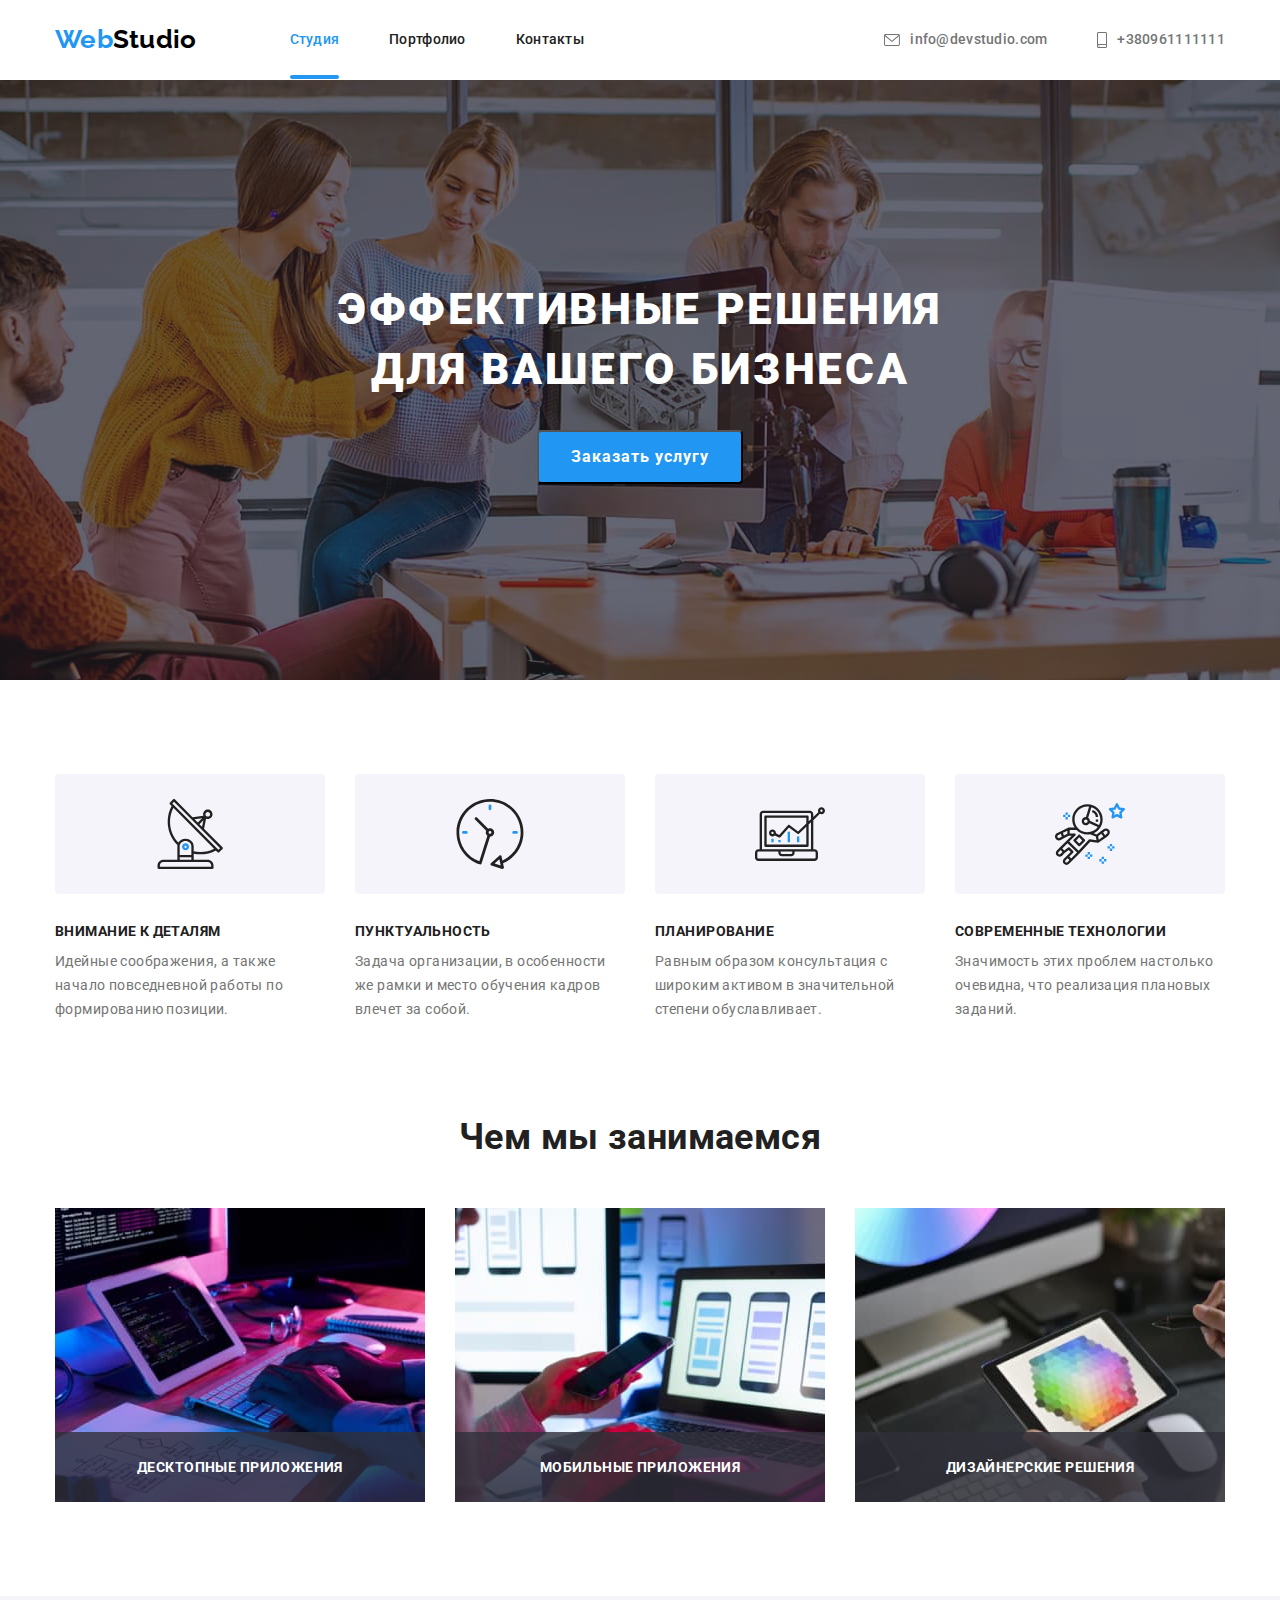
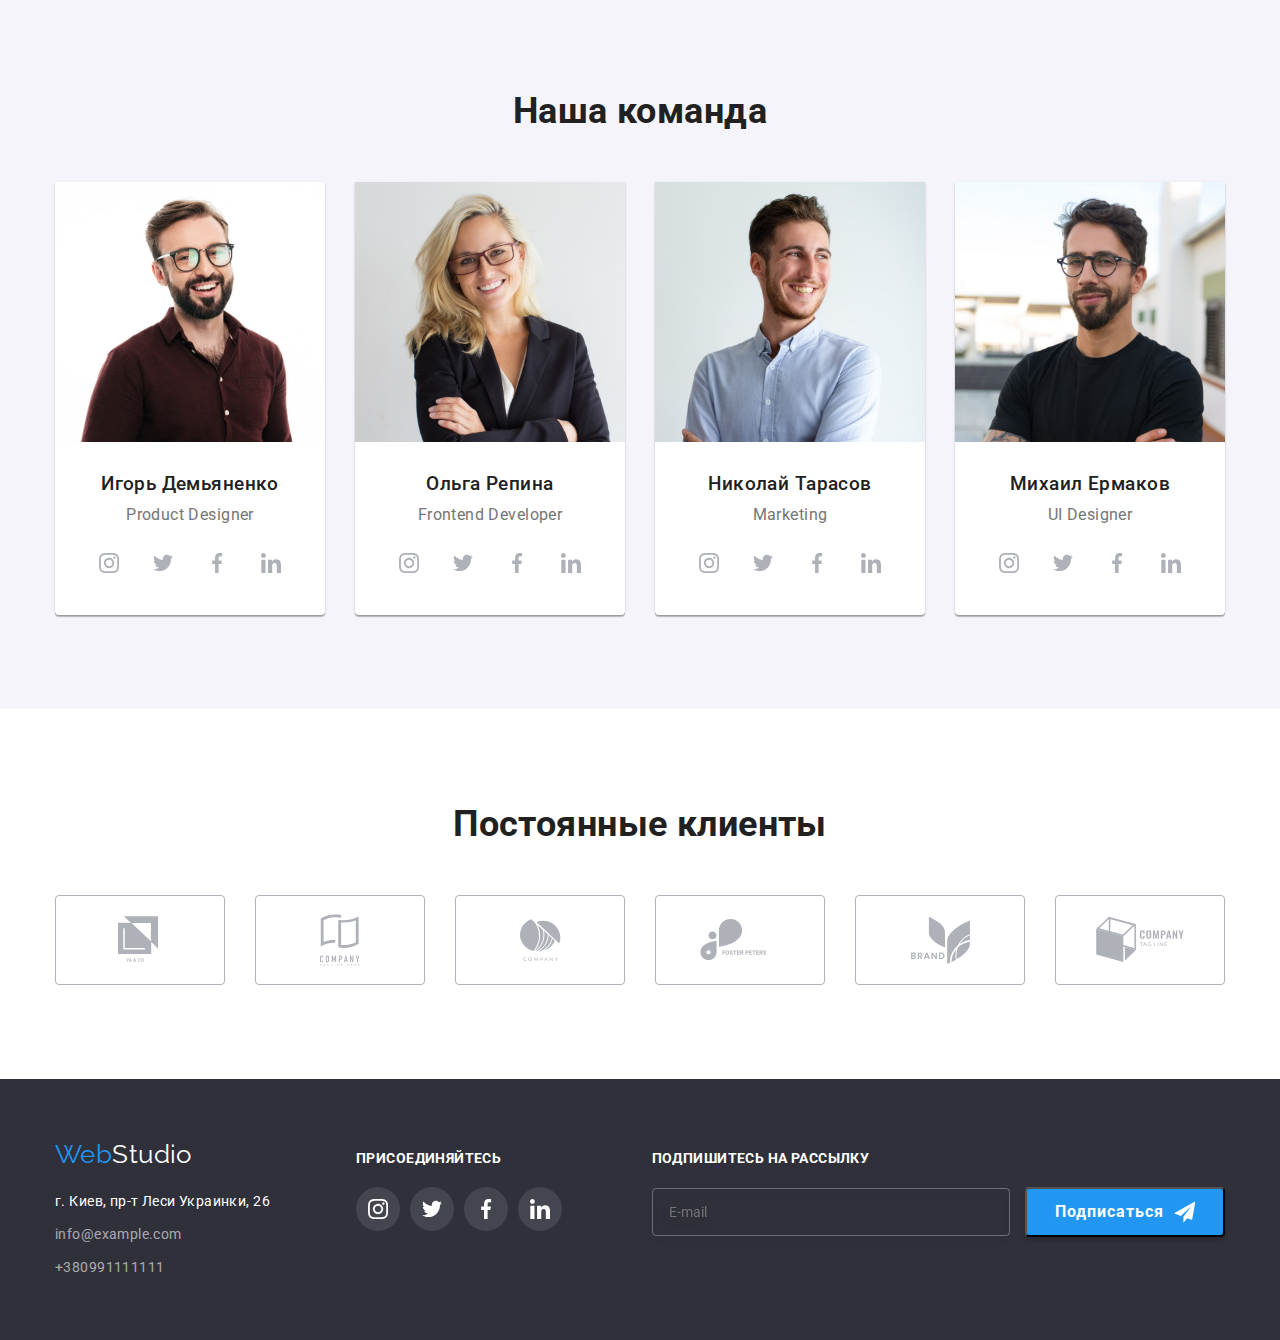
==== index.html @ 083b4f26 "осалось фокус тконок и чекбокс" ====
<!DOCTYPE html>
<html lang="en">
<head>
    <meta charset="UTF-8">
    <meta name="viewport" content="width=device-width, initial-scale=1.0">
    <title>Document</title>
    <link rel="stylesheet"
        href="https://cdnjs.cloudflare.com/ajax/libs/modern-normalize/1.0.0/modern-normalize.min.css">
    <link rel="preconnect" href="https://fonts.gstatic.com">
    <link
        href="https://fonts.googleapis.com/css2?family=Raleway:wght@700&family=Roboto:wght@400;500;700;900&display=swap"
        rel="stylesheet">
    <link href="./css/style.css" rel="stylesheet">
</head>

<body>
    <header>
        <div class="contaner">

            <a class="logo" href="./index.html"><span class="logo-start">Web</span>Studio</a>
            <nav class="nav">
                <ul class="nav-link">
                    <li class="item"><a class="current header-link" href="./index.html" >Студия</a></li>
                    <li class="item"><a class="header-link" href="./portfolio.html">Портфолио</a></li>
                    <li class="item"><a class="header-link" href="">Контакты</a></li>
                </ul>
            </nav>
            <ul class="contakt">
                <li class="list"> <a class="contakt-link  " href="mailto:info@devstudio.com">
                        <svg class="icon-mail" width="16px" height="12px">
                            <use href="./images/symbol-defs.svg#icon-envelope"></use>
                        </svg>info@devstudio.com</a></li>
                <li class="list"><a class="contakt-link " href="tel:+380961111111">
                        <svg class="icon-tel" width="10px" height="16px">
                            <use href="./images/symbol-defs.svg#icon-smartphone"></use>
                        </svg> +380961111111</a></li>
            </ul>
        </div>
    </header>

    <!-- герой -->
    <main>
        <section class="hero section">

            <div class="overlay">
                <div class="box-title">
                    <h1 class="title-hero">Эффективные решения для вашего бизнеса</h1>
                </div>
                <div class="button-box"> <button  type="button" class="title-button" data-modal-open>Заказать услугу</button></div>
            </div>
        </section>


        <!-- секция преимущество -->
        <section class="details">
            <div class="contaner ">
                <div class="details-box">
                    <h2 class="visually-hidden"></h2>
                    <ul class="list-details">
                        <li class="item">
                           <div class="details-icon">
                                <svg class="icon">
                                    <use href="./images/symbol-defs.svg#icon-Group "></use>
                                </svg></div>
                                <h3 class="title">Внимание к деталям </h3>
                                <p class="text">Идейные соображения, а также начало повседневной работы по формированию
                                    позиции.</p>
                            
                        </li>
                        <li class="item">
                            <div class="details-icon">
                                <svg class="icon">
                                    <use href="./images/symbol-defs.svg#icon-clock "></use>
                                </svg></div>
                                <h3 class="title">Пунктуальность </h3>
                                <p class="text">Задача организации, в особенности же рамки и место обучения кадров
                                    влечет за собой.</p>
                            
                        </li>
                        <li class="item">
                            <div class="details-icon">
                                <svg class="icon" width="70px" height="70px">
                                    <use href="./images/symbol-defs.svg#icon-diagram "></use>
                                </svg></div>
                                <h3 class="title">Планирование </h3>
                                <p class="text">Равным образом консультация с широким активом в значительной степени
                                    обуславливает.</p>
                        
                        </li>
                        <li class="item">
                            <div class="details-icon">
                                <svg class="icon">
                                    <use href="./images/symbol-defs.svg#icon-astronaut "></use>
                                </svg></div>
                                <h3 class="title"> Современные технологии </h3>
                                <p class="text">Значимость этих проблем настолько очевидна, что реализация плановых
                                    заданий.</p>
                            
                        </li>
                    </ul>
                </div>
            </div>
        </section>

        <!-- деятельность -->
        <section class="activity">
            <div class="contaner ">
                <div class="activity-box">
                    <div class="activity-title">
                        <h2 class="title-section">Чем мы занимаемся</h2>
                    </div>
                    <div class="activity-img">
                        <ul class="activity-list">
                            <li class="item">
                                <img src="images/img.jpg" alt="фото работающего с компьютером человека" width="370"
                                    height="294">
                                    <div class="image-overly"><p class="overly-title">Десктопные приложения</p></div>
                            </li>
                            <li class="item"><img src="images/img1.jpg" alt="фото работы с ноутбуком и телефоном"
                                    width="370" height="294">
                                    <div class="image-overly">
                                        <p class="overly-title">Мобильные приложения</p>
                                    </div>
                                </li>
                            <li class="item"><img src="images/img2.jpg" alt="фото планшета с цветовой палитрой "
                                    width="370" height="294">
                                    <div class="image-overly">
                                        <p class="overly-title">Дизайнерские решения</p>
                                    </div>
                                </li>
                        </ul>
                    </div>
                </div>
            </div>
        </section>

        <!-- контакты команды -->
        <section class="command">
            <div class="contaner ">
                <div class="command-title">
                    <h2 class="title-section">Наша команда</h2>
                </div>
                <div class="command-section">
                    <ul class="command-list">
                        <li class="item"><img class="flex-img" src="images/imgfoto1.jpg" alt="фото Игорь Демьяненко"
                                width="270">
                            <div class="comand-box">
                                <h3 class="name">Игорь Демьяненко</h3>
                                <p class="position">Product Designer</p>
                            </div>
                            <ul class="master-social">
                                <li class="item-master"><a class="master-link" href="">
                                        <svg class="master-item">
                                            <use href="./images/symbol-defs.svg#icon-instagram"> </use>
                                        </svg>
                                    </a>
                                </li>
                                <li class="item-master">
                                    <a class="master-link" href="">
                                        <svg class="master-item">
                                            <use href="./images/symbol-defs.svg#icon-twitter"> </use>
                                        </svg>
                                    </a>
                                </li>
                                <li class="item-master"> <a class="master-link" href="">
                                        <svg class="master-item">
                                            <use href="./images/symbol-defs.svg#icon-facebook"> </use>
                                        </svg>
                                    </a>
                                </li>
                                <li class="item-master"> <a class="master-link" href="">
                                        <svg class="master-item">
                                            <use href="./images/symbol-defs.svg#icon-linkedin"> </use>
                                        </svg>
                                    </a>
                                </li>
                            </ul>
                        </li>
                        <li class="item"><img class="flex-img" src="images/imgfoto2.jpg" alt="фото Ольга Репина"
                                width="270">
                            <div class="comand-box">
                                <h3 class="name">Ольга Репина</h3>
                                <p class="position">Frontend Developer</p>
                                
                            </div>
                            <ul class="master-social">
                                <li class="item-master"><a class="master-link" href="">
                                        <svg class="master-item">
                                            <use href="./images/symbol-defs.svg#icon-instagram"> </use>
                                        </svg>
                                    </a>
                                </li>
                                <li class="item-master">
                                    <a class="master-link" href="">
                                        <svg class="master-item">
                                            <use href="./images/symbol-defs.svg#icon-twitter"> </use>
                                        </svg>
                                    </a>
                                </li>
                                <li class="item-master"> <a class="master-link" href="">
                                        <svg class="master-item">
                                            <use href="./images/symbol-defs.svg#icon-facebook"> </use>
                                        </svg>
                                    </a>
                                </li>
                                <li class="item-master"> <a class="master-link" href="">
                                        <svg class="master-item">
                                            <use href="./images/symbol-defs.svg#icon-linkedin"> </use>
                                        </svg>
                                    </a>
                                </li>
                            </ul>
                        </li>
                        <li class="item"><img class="flex-img" src="images/imgfoto3.jpg" alt="фото Николай Тарасов"
                                width="270">
                            <div class="comand-box">
                                <h3 class="name">Николай Тарасов</h3>
                                <p class="position">Marketing</p>
                            </div>
                            <ul class="master-social">
                                <li class="item-master"><a class="master-link" href="">
                                        <svg class="master-item">
                                            <use href="./images/symbol-defs.svg#icon-instagram"> </use>
                                        </svg>
                                    </a>
                                </li>
                                <li class="item-master">
                                    <a class="master-link" href="">
                                        <svg class="master-item">
                                            <use href="./images/symbol-defs.svg#icon-twitter"> </use>
                                        </svg>
                                    </a>
                                </li>
                                <li class="item-master"> <a class="master-link" href="">
                                        <svg class="master-item">
                                            <use href="./images/symbol-defs.svg#icon-facebook"> </use>
                                        </svg>
                                    </a>
                                </li>
                                <li class="item-master"> <a class="master-link" href="">
                                        <svg class="master-item">
                                            <use href="./images/symbol-defs.svg#icon-linkedin"> </use>
                                        </svg>
                                    </a>
                                </li>
                            </ul>
                        </li>
                        <li class="item"><img class="flex-img" src="images/imgfoto4.jpg" alt="фото Михаил Ермаков"
                                width="270">
                            <div class="comand-box">
                                <h3 class="name">Михаил Ермаков</h3>
                                <p class="position">UI Designer</p>
                            </div>
                            <ul class="master-social">
                                <li class="item-master"><a class="master-link" href="">
                                        <svg class="master-item">
                                            <use href="./images/symbol-defs.svg#icon-instagram"> </use>
                                        </svg>
                                    </a>
                                </li>
                                <li class="item-master">
                                    <a class="master-link" href="">
                                        <svg class="master-item">
                                            <use href="./images/symbol-defs.svg#icon-twitter"> </use>
                                        </svg>
                                    </a>
                                </li>
                                <li class="item-master"> <a class="master-link" href="">
                                        <svg class="master-item">
                                            <use href="./images/symbol-defs.svg#icon-facebook"> </use>
                                        </svg>
                                    </a>
                                </li>
                                <li class="item-master"> <a class="master-link" href="">
                                        <svg class="master-item">
                                            <use href="./images/symbol-defs.svg#icon-linkedin"> </use>
                                        </svg>
                                    </a>
                                </li>
                            </ul>
                        </li>
                    </ul>
                </div>
            </div>
        </section>
        <section class="client">
            <div class="contaner">
                <h2 class="title-section">
                    Постоянные клиенты
                </h2>
                <ul class="client-list">
                    <li class="client-item"><a class="client-link" href="#"><svg class="client-icon" width="44.27" height="49.23">
                                <use href="./images/symbol-defs.svg#icon-logo-1"></use>
                            </svg>
                        </a></li>
                    <li class="client-item"><a class="client-link" href="#"><svg class="client-icon" width="40" height="52">
                                <use href="./images/symbol-defs.svg#icon-logo-2"></use>
                            </svg>
                        </a>
                    </li >
                    <li class="client-item"><a class="client-link" href="#"><svg class="client-icon" width="41" height="42.6">
                                <use href="./images/symbol-defs.svg#icon-logo-3"></use>
                            </svg>
                        </a>
                    </li>
                    <li class="client-item"><a class="client-link" href="#"><svg class="client-icon" width="79.66" height="42.02">
                                <use href="./images/symbol-defs.svg#icon-logo-4"></use>
                            </svg>
                        </a>
                    </li>
                    <li class="client-item"><a class="client-link" href="#"><svg class="client-icon" width="59" height="47">
                                <use href="./images/symbol-defs.svg#icon-logo-5"></use>
                            </svg>
                        </a>
                    </li>
                    <li class="client-item"><a class="client-link" href="#"><svg class="client-icon" width="88.48" height="45.44">
                                <use href="./images/symbol-defs.svg#icon-logo-6"></use>
                            </svg>
                        </a>
                    </li>
                </ul>

            </div>
        </section>
    </main>

    <!-- подвал -->
    <footer class="footer">
        <div class="contaner ">
            <div class="item">
                <div class="footer-box">
                    <a class="logo-footer" href="/index.html"> <span class="logo-start">Web</span>Studio</a>
                </div>
                <address>
                    <ul class="address-list">
                        <li class="item"> г. Киев, пр-т Леси Украинки, 26 </li>
                        <li class="item"><a class="address-link" href="mailto:info@example.com">info@example.com</a>
                        </li>
                        <li class="item"><a class="address-link" href="tel:+380991111111">+380991111111</a></li>
                    </ul>
                </address>
            </div>

            <div class="container-social">
                <p class="footer-title">Присоединяйтесь</p>
                <ul class="master-social">
                    <li class="link"><a class="master-link social" href="">
                            <svg class="master-item">
                                <use href="./images/symbol-defs.svg#icon-instagram"></use>
                            </svg></a>
                    </li>
                    <li class="link"><a class="master-link social" href="">
                            <svg class="master-item">
                                <use class="item" href="./images/symbol-defs.svg#icon-twitter"></use>
                            </svg></a>
                    </li>
                    <li class="link"><a class="master-link social" href="">
                            <svg class="master-item">
                                <use href="./images/symbol-defs.svg#icon-facebook"></use>
                            </svg></a>
                    </li>
                    <li class="link"><a class="master-link social" href="">
                            <svg class="master-item">
                                <use href="./images/symbol-defs.svg#icon-linkedin"></use>
                            </svg></a>
                    </li>
                </ul>
            </div>
            <div class="container-form">
                <form class="footer-form">
                <label >
                    <p class="footer-title">Подпишитесь на рассылку</p>
                <input class="footer-input" type="text" name="mail" placeholder="E-mail">
                
                <button class="footer-button">Подписаться
                    <svg class="button-img" width="24" height="24">
                            <use  href="./images/symbol-defs.svg#icon-icon-send-1-1"></use>
                        </svg>
                </button>
                </label>
                </form>
            </div>
        </div>
    </footer>
<div class="backdrop is-hidden" data-modal>
    <div class="modal" data-backdrop>
        <button class="backdrop-button" data-modal-close>✖</button>
        <p class="modal-title">Оставьте свои данные, мы вам перезвоним</p>
        <form class="modal-form">
            <div class="container-input">
                <label >
                    <div class="title-input">Имя</div>
                    <input class="modal-input" type="text" name="username" autocomplete="off" />
                <div class="modal-img"> <svg width="12" height="12"><use href="./images/symbol-defs.svg#icon-username">

                </use></svg></div>
                </label>
            </div>
            <div class="container-input">
                <label class="label-input">
                    <div class="title-input">Телефон</div>
                    <input class="modal-input" type="tel" name="phone_number" autocomplete="off" />
                <div class="modal-img">
                     <svg class="svg-modal"  width="13" height="13">
                        <use href="./images/symbol-defs.svg#icon-smartphone"></use>
                    </svg>
                </div>
                </label>
            </div>
            <div class="container-input">
                <label>
                    <div class="title-input">Почта</div>
                    <input class="modal-input" type="email" name="email" autocomplete="off" />
                <div class="modal-img"> <svg width="15" height="12">
                        <use href="./images/symbol-defs.svg#icon-email"></use>
                    </svg></div>
                </label>
            </div>
            <div class="container-textarea">
                <label>
                    <div class="title-input">Комментарий</div>
                    <textarea class="modal-textarea" name="comment" rows="6" placeholder="Введите текст"></textarea>
                </label>
            </div>
            <div class="container-checkbox">
                <label class="modal-label">
                    <input class="old-checkbox visualli-hidden" type="checkbox"  />
                  <div class="text-checkbox">
                  Соглашаюсь с рассылкой и принимаю <a class="link" href=""> Условия договора</a></div>
                <div class="icon-checkbox"></div>
                </label>
            </div>

            <button class="modal-button" type="button">
                Отправить
            </button>
            
        </form>
    </div>
</div>
<script src="./js/modal.js"></script>
</body>

</html>
---- css/style.css ----
:root {
  --primery-text-color: #212121;
  --dark-background-color: #2f303a;
  --lite-background-color: #f5f4fa;
  --secondary-text-color: #757575;
  --accent-color: #2196f3;
  --secondary-accent-color: #ffffff;
  --logo-head-color: #000000;
  --footer-contacts: rgba(255, 255, 255, 0.6);
  --new-background-color: #c4c4c4;
  --icon-color: #afb1b8;

  --animation-duration: 250ms;
  --animation-type: linear;
}
h1,
h2,
h3 {
  margin-left: 0;
  margin-right: 0;
  margin-top: 0;
  margin-bottom: 0;
}
p {
  margin: 0;
}
ul {
  margin-top: 0;
  margin-bottom: 0;
  margin-right: 0;
  padding-left: 0;
}
body {
  margin-right: 0;
  background-color: var(--secondary-accent-color);
  color: var(--primery-text-color);
  font-family: "Roboto", sans-serif;
  font-weight: 400;
  font-size: 14px;
  letter-spacing: 0.03em;
}
header {
  font-weight: 500;
  line-height: 1.14;
  letter-spacing: 0.02em;
}
li {
  list-style: none;
}
a {
  text-decoration: none;
}
address {
  display: flex;
  flex-direction: column;
  width: 231px;
  color: var(--secondary-accent-color);
  line-height: 1.7;
  font-style: normal;
  width: 231px;
}
img {
  display: block;
}
.visually-hidden {
  position: absolute;
  clip: rect(0 0 0 0);
  width: 1px;
  height: 1px;
  margin: -1px;
}
/* header */
.contaner {
  width: 1200px;
  margin-right: auto;
  margin-left: auto;
  padding: 0px 15px;
}
header .contaner {
  display: flex;
  align-items: center;
}

.logo {
  padding-top: 24px;
  padding-bottom: 25px;
  margin-right: 93px;
  color: var(--logo-head-color);
  font-family: "Raleway", sans-serif;
  font-weight: 700;
  font-size: 26px;
  line-height: 1.2;
}
.logo-start {
  color: var(--accent-color);
}

.nav-link {
  display: flex;
  transition-property: color;
  transition-duration: 2500ms;
  transition-timing-function: cubic-bezier(0.4, 0, 0.2, 1);
}
.nav-link .item:not(:last-child) {
  margin-right: 50px;
}
.nav-link :visited {
  color: var(--primery-text-color);
}
.nav-link .current {
  color: var(--accent-color);
}
.nav-link :hover,
.nav-link :focus {
  color: var(--accent-color);
  outline: none;
}
.contakt {
  display: flex;
  margin-left: auto;
}
.contakt .list + .list {
  margin-left: 50px;
}
.contakt-link {
  color: var(--secondary-text-color);
  display: flex;
  align-items: center;
  padding-top: 32px;
  padding-bottom: 32px;
  transition-property: color;
  transition-duration: 250ms;
  transition-timing-function: cubic-bezier(0.4, 0, 0.2, 1);
}
.contakt-link:hover,
.contakt-link:focus {
  color: var(--accent-color);
  outline: none;
}
.icon-mail {
  width: 16px;
  height: 12px;
  margin-right: 10px;
  fill: currentColor;
}
.icon-tel {
  width: 10px;
  height: 16px;
  margin-right: 10px;
  fill: currentColor;
}
.header-link {
  position: relative;
  padding-top: 32px;
  padding-bottom: 32px;
  color: var(--primery-text-color);
  transition-property: color;
  transition-duration: 250ms;
  transition-timing-function: cubic-bezier(0.4, 0, 0.2, 1);
}
.header-link::after {
  bottom: 0;
  left: 0;
  position: absolute;
  content: " ";
  width: 100%;
  height: 4px;
  display: block;
  border-radius: 2px;
  background-color: var(--accent-color);
  opacity: 0;
  transition-property: opacity;
  transition-duration: 250ms;
  transition-timing-function: cubic-bezier(0.4, 0, 0.2, 1);
}
.current.header-link::after,
.header-link:focus::after,
.header-link:hover::after {
  opacity: 1;
  outline: none;
}

/**hero**/

.overlay {
  max-width: 1600px;

  margin: auto;

  background-repeat: no-repeat;
  background-size: cover;
}
.hero .overlay {
  height: 600px;
  background-image: linear-gradient(
      to right,
      rgba(47, 48, 58, 0.4),
      rgba(47, 48, 58, 0.4)
    ),
    url(../images/hero.jpg);
  padding-top: 200px;
  background-position: center;
}
.hero {
  display: block;
  color: var(--secondary-accent-color);
  text-align: center;
  font-weight: 400;
}
.hero.section {
  background-color: var(--dark-background-color);
  padding: 0;
}
.hero .title-section {
  padding: 0;
  background: var(--new-background-color);
}
.title-hero {
  margin-right: auto;
  margin-left: auto;
  display: block;
  margin-bottom: 30px;
  width: 696px;
  font-weight: 900;
  font-size: 44px;
  line-height: 1.36;
  letter-spacing: 0.06em;
  text-transform: uppercase;
  text-align: center;
}
.title-button {
  padding: 10px 32px;
  border-radius: 4px;
  background-color: var(--accent-color);
  color: var(--secondary-accent-color);
  cursor: pointer;
  font-weight: 700;
  font-size: 16px;
  line-height: 1.88;
  align-items: center;
  letter-spacing: 0.06em;
  min-width: 145px;
  outline: none;
}
/* секция преимущество */
.details {
  padding: 94px 0px;
}
.details-icon {
  width: 70px;
  height: 70px;
  align-items: center;
  justify-content: center;
}
.list-details {
  display: flex;
}
.list-details .item {
  width: 270px;
}
.list-details .item:not(:last-child) {
  margin-right: 30px;
}
.details-icon {
  content: "";
  width: 270px;
  height: 120px;
  display: flex;
  border-radius: 4px;
  background-color: var(--lite-background-color);
  margin-bottom: 30px;
  background-image: url(../images/symbol-defs.svg#);
}
.details-icon .icon {
  width: 70px;
  height: 70px;
}
/* activyty */
.activity {
  padding-bottom: 94px;
}
.activity-title {
  margin-bottom: 50px;
}
.title-section {
  font-weight: 700;
  font-size: 36px;
  line-height: 1.17;
  text-align: center;
  margin-bottom: 50px;
}

.activity-list {
  display: flex;
}
.activity-list .item:not(:last-child) {
  margin-right: 30px;
}
.activity-list .item {
  position: relative;
}
.image-overly {
  position: absolute;
  width: 370px;
  height: 70px;
  background: rgba(47, 48, 58, 0.8);
  left: 0;
  bottom: 0;
  display: flex;
  align-items: center;
  justify-content: center;
}
.overly-title {
  position: absolute;
  justify-content: center;
  top: 50%;
  font-style: normal;
  font-weight: bold;
  font-size: 14px;
  line-height: 1.14px;
  text-align: center;
  letter-spacing: 0.03em;
  text-transform: uppercase;
  color: #ffffff;
}
.title {
  margin-bottom: 10px;
  font-weight: 700;
  font-size: 14px;
  line-height: 1.14;
  text-transform: uppercase;
}
.text {
  color: var(--secondary-text-color);
  font-size: 14px;
  line-height: 1.7;
}

/* контакты команды */
.command {
  padding: 94px 0px;
  background: var(--lite-background-color);
  font-size: 16px;
  line-height: 1.19;
  text-align: center;
}
.command-title {
  margin-bottom: 50px;
}
.command-list {
  display: flex;
}
.command-list .item:not(:last-child) {
  margin-right: 30px;
}
.command-list .item {
  box-shadow: 0px 1px 3px rgba(0, 0, 0, 0.12), 0px 1px 1px rgba(0, 0, 0, 0.14),
    0px 2px 1px rgba(0, 0, 0, 0.2);
  display: block;
  border-radius: 0px 0px 4px 4px;
  width: 270px;
  padding-bottom: 30px;

  background-color: var(--secondary-accent-color);
}
.comand-box {
  display: block;
  border: 1px solid transparent;
  border-radius: 0px 0px 4px 4px;
  padding-top: 30px;
  margin-bottom: 16px;
}

.name {
  font-weight: 500;
  margin-bottom: 10px;
}
.position {
  color: var(--secondary-text-color);
}
.master-social {
  display: flex;
  justify-content: center;
  align-items: center;
}
.master-social .item-master:not(:last-child) {
  margin-right: 10px;
}
.master-item {
  width: 20px;
  height: 20px;
}
.master-link {
  display: inline-flex;
  justify-content: center;
  align-items: center;
  background-size: contain;
  background-color: rgba(255, 255, 255, 0.1);
  fill: var(--icon-color);
  border-radius: 50%;
  width: 44px;
  height: 44px;
  transition-property: background-color;
  transition-duration: 250ms;
  transition-timing-function: cubic-bezier(0.4, 0, 0.2, 1);
}
.master-link:focus,
.master-link:hover {
  background-color: var(--accent-color);
  fill: var(--secondary-accent-color);
  outline: none;
}
.item-master {
  display: block;
  justify-content: center;
  align-items: center;
}
/* klient */
.client {
  padding-top: 94px;
  padding-bottom: 94px;
}
.client-list {
  display: flex;
  margin: 0;
  padding: 0;
}
.client-list .client-item {
  width: 170px;
  height: 90px;
}

.client-item:not(:last-child) {
  margin-right: 30px;
}
.client-link {
  display: flex;
  justify-content: center;
  align-items: center;
  width: 100%;
  height: 100%;
  color: var(--icon-color);
  border-radius: 4px;
  border: 1px solid var(--icon-color);
  transition-property: color, border-color;
  transition-duration: 250ms;
  transition-timing-function: cubic-bezier(0.4, 0, 0.2, 1);
}
.client-link:focus,
.client-link:hover {
  color: var(--accent-color);
  border: 1px solid var(--accent-color);
  outline: none;
}
.client-icon {
  fill: currentcolor;
}
/*footer*/
.footer {
  display: block;
  background-color: var(--dark-background-color);
  text-decoration: none;
  padding: 60px 0px;
}
.footer .contaner {
  display: flex;

  align-items: baseline;
}
.logo-footer {
  color: var(--secondary-accent-color);
  font-family: "Raleway", sans-serif;
  font-size: 26px;
  line-height: 1.2;
}
.footer-box .logo-footer {
  display: block;
}
.footer-box {
  margin-bottom: 20px;
}
.address-list {
  display: inline-block;
}
.container-social {
  display: block;
  width: 206px;
  height: 80px;
  align-items: baseline;
  margin-left: 70px;
}
.footer-title {
  font-family: "Roboto";
  font-weight: 700;
  font-size: 14px;
  line-height: 1.14;
  letter-spacing: 0.03em;
  text-transform: uppercase;
  color: #fff;
  margin-bottom: 20px;
  margin-top: 0;
}
.container-form {
  margin-left: auto;
}
.footer-form {
  margin-right: 0;
}

.footer-input {
  width: 358px;
  background-color: inherit;
  border: 1px solid rgba(255, 255, 255, 0.3);
  box-sizing: border-box;
  filter: drop-shadow(0px 4px 4px rgba(0, 0, 0, 0.15));
  border-radius: 4px;
  padding: 15px 16px;
}

.footer-button {
  display: inline-flex;
  align-items: center;
  padding: 10px 28px;
  width: 200px;
  height: 50px;
  box-shadow: 0px 4px 4px rgba(0, 0, 0, 0.15);
  border-radius: 4px;
  background-color: var(--accent-color);
  font-weight: 700;
  font-size: 16px;
  line-height: 1.87;
  letter-spacing: 0.06em;
  color: var(--secondary-accent-color);
  outline: none;
  margin-left: 12px;
}
.button-img {
  color: var(--secondary-accent-color);
  margin-left: 10px;
}
.master-social .link:not(:last-child) {
  margin-right: 10px;
}
.social .master-item {
  fill: #fff;
}

.address-link {
  color: var(--footer-contacts);
  transition-property: color;
  transition-duration: 250ms;
  transition-timing-function: cubic-bezier(0.4, 0, 0.2, 1);
}
.address-link:hover,
.address-link:focus {
  color: var(--accent-color);
  outline: none;
}
address .item:not(:last-child) {
  margin-bottom: 9px;
}
/* portfolio */
.portfolio {
  display: block;
  padding-bottom: 94px;
  padding-top: 94px;
}
.portfolio-header {
  border: 1px solid #ececec;
}
/* список кнопок портфолио*/
.buttons-menu {
  display: flex;
  justify-content: center;
  align-items: center;
  margin-bottom: 56px;
}
.buttons-menu .item:not(:last-child) {
  margin-right: 8px;
}
.button {
  padding: 6px 22px;
  border-radius: 4px;
  border-color: transparent;
  outline: transparent;
  cursor: pointer;
  color: var(--primery-text-color);
  background-color: var(--lite-background-color);
  font-weight: 500;
  font-size: 16px;
  line-height: 1.6;
  text-align: center;
  transition-property: color, background-color, box-shadow;
  transition-duration: 250ms;
  transition-timing-function: cubic-bezier(0.4, 0, 0.2, 1);
}
.button:hover,
.button:focus {
  color: var(--secondary-accent-color);
  background-color: var(--accent-color);
  outline: none;
  box-shadow: 0px 3px 1px rgba(0, 0, 0, 0.1), 0px 1px 2px rgba(0, 0, 0, 0.08),
    0px 2px 2px rgba(0, 0, 0, 0.12);
}
/* таблица картинок портфолио*/
.flex-container {
  display: flex;
  flex-wrap: wrap;
}
.flex-container .list:not(:nth-child(3n)) {
  margin-right: 30px;
}
.flex-container .list:not(:nth-last-child(-n + 3)) {
  margin-bottom: 30px;
}

.flex-container .list:hover {
  transform: translateY(0);
}
.flex-item {
  display: block;
  width: 370px;
  height: 404px;
  transition-property: box-shadow;
  transition-duration: 250ms;
  transition-timing-function: cubic-bezier(0.4, 0, 0.2, 1);
}
.flex-item:focus,
.flex-item:hover {
  box-shadow: 0px 1px 1px rgba(0, 0, 0, 0.12), 0px 4px 4px rgba(0, 0, 0, 0.06),
    1px 4px 6px rgba(0, 0, 0, 0.16);
  display: block;
  outline: none;
}
.master-foto {
  position: relative;
  overflow: hidden;
}
.flex-item:focus .flex-overlay,
.flex-item:hover .flex-overlay {
  transform: translateY(0);
}
.flex-img {
  position: relative;
  left: 0;
  top: 0;
}
.flex-overlay {
  left: 0;
  top: 0;
  position: absolute;
  width: 100%;
  height: 100%;
  background-color: rgba(33, 150, 243, 0.9);

  transform: translateY(100%);
  transition: 250ms ease;
  transition-timing-function: cubic-bezier(0.4, 0, 0.2, 1);
}
.flex-text {
  font-style: normal;
  font-weight: normal;
  font-size: 18px;
  line-height: 1.55;
  color: #fff;
  padding: 63px 24px;
  width: 100%;
  height: 100%;
  position: absolute;
}

.title-box {
  display: block;
  padding: 20px 24px;
  border: 1px solid #eeeeee;
  border-top: none;
}
.flex-img {
  display: block;
  position: relative;
}
.title-partfolio {
  margin-bottom: 4px;
  font-weight: 700;
  font-size: 18px;
  line-height: 2;
  letter-spacing: 0.06em;
  color: var(--primery-text-color);
}
.text-partfolio {
  color: var(--secondary-text-color);
  font-weight: 400;
  font-size: 16px;
  line-height: 1.9;
}

/* modal */
.backdrop {
  position: fixed;
  top: 0;
  left: 0;
  right: 0;
  bottom: 0;
  background-color: rgba(0, 0, 0, 0.2);
  transition: opacity 250ms cubic-bezier(0.4, 0, 0.2, 1);
}
.modal {
  padding-left: 40px;
  padding-right: 40px;
  position: absolute;
  margin-right: 41px;
  margin-left: 41px;
  width: 528px;
  height: 581px;
  left: 50%;
  top: 50%;
  transform: translate(-50%, -50%);
  background-color: #fff;
  border-radius: 4px;
  box-shadow: 0px 1px 3px rgba(0, 0, 0, 0.12), 0px 1px 1px rgba(0, 0, 0, 0.14),
    0px 2px 1px rgba(0, 0, 0, 0.2);
}
.modal-title {
  font-style: normal;
  font-weight: bold;
  font-size: 20px;
  line-height: 1.92;
  text-align: center;
  letter-spacing: 0.03em;
  padding-top: 40px;
  color: var(--primery-text-color);
  margin-bottom: 12px;
}
.modal-form {
  position: relative;
}
.container-input {
  position: relative;
  margin-bottom: 10px;
  width: 448px;
}
.container-input:not(:last-child) {
  margin-bottom: 10px;
}
.title-input {
  font-style: normal;
  font-weight: normal;
  font-size: 12px;
  line-height: 14px;
  align-items: center;
  justify-content: center;
  letter-spacing: 0.01em;

  color: #757575;
  margin-bottom: 4px;
}
.modal-input {
  cursor: pointer;
  outline: none;
  width: 100%;
  height: 40px;
  border: 1px solid rgba(33, 33, 33, 0.2);
  box-sizing: border-box;
  border-radius: 4px;
  padding-left: 42px;
}
.modal-input:focus {
  border: 1px solid rgba(33, 33, 33, 0.2);
  box-sizing: border-box;
  border-radius: 4px;
  outline: none;
  border-color: var(--accent-color);
}
.container-input:focus > .modal-img {
  color: var(--accent-color);
  border-color: var(--accent-color);
}
.modal-input:hover ~ .modal-img {
  color: var(--accent-color);
  border-color: var(--accent-color);
}
.container-input:focus {
  color: var(--accent-color);
  border-color: var(--accent-color);
  background-color: var(--accent-color);
}
.container-input:focus-within > .modal-img {
  color: var(--accent-color);
  border-color: var(--accent-color);
  background-color: var(--accent-color);
}
.modal-img {
  position: absolute;
  left: 12px;
  top: 50%;
  width: 18px;
  height: 18px;
}

.container-textarea {
  margin-bottom: 20px;
}
.modal-textarea {
  outline: none;
  cursor: pointer;
  width: 448px;
  height: 120px;
  border: 1px solid rgba(33, 33, 33, 0.2);
  box-sizing: border-box;
  border-radius: 4px;
  padding: 12px 16px;
  cursor: pointer;
}
.container-checkbox {
  margin-bottom: 30px;
  display: block;
  position: relative;
  align-items: center;
  text-align: center;
}
.old-checkbox {
}
.visualli-hidden {
  position: absolute;
  clip: rect(0 0 0 0);
  width: 1px;
  height: 1px;
  margin: -1px;
}
.old-checkbox:checked ~ .icon-checkbox {
  background-color: var(--accent-color);
  display: block;
}
.text-checkbox {
  font-style: normal;
  font-weight: normal;
  font-size: 14px;
  line-height: 1.71;
  letter-spacing: 0.03em;
  display: block;
  margin-left: 14px;
}
.modal-label {
  display: inline-block;
}
.text-checkbox .link {
  font-family: "Roboto";
  font-style: normal;
  font-weight: normal;
  font-size: 14px;
  line-height: 1.71;
  letter-spacing: 0.03em;
  color: var(--accent-color);
}
.icon-checkbox {
  left: 12px;
  top: 50%;
  position: absolute;
  width: 16px;
  height: 15px;
  cursor: pointer;
  border: 2px solid var(--primery-text-color);
  margin-left: px;
  display: block;
  transform: translate(-50%);
}
.modal-button {
  display: block;
  cursor: pointer;
  background-color: var(--accent-color);
  color: var(--secondary-accent-color);
  width: 200px;
  height: 50px;
  outline: none;
  box-shadow: 0px 4px 4px rgba(0, 0, 0, 0.15);
  border-radius: 4px;
  margin-right: auto;
  margin-left: auto;
}
.backdrop.is-hidden {
  opacity: 0;
  pointer-events: none;
}
.backdrop-button {
  position: absolute;
  right: 0px;
  top: 0px;
  margin-right: 8px;
  margin-top: 8px;
  outline: none;
  border: 1px solid rgba(0, 0, 0, 0.1);
  background-color: #fff;
  border-radius: 50px;
  width: 30px;
  height: 30px;
  cursor: pointer;
}
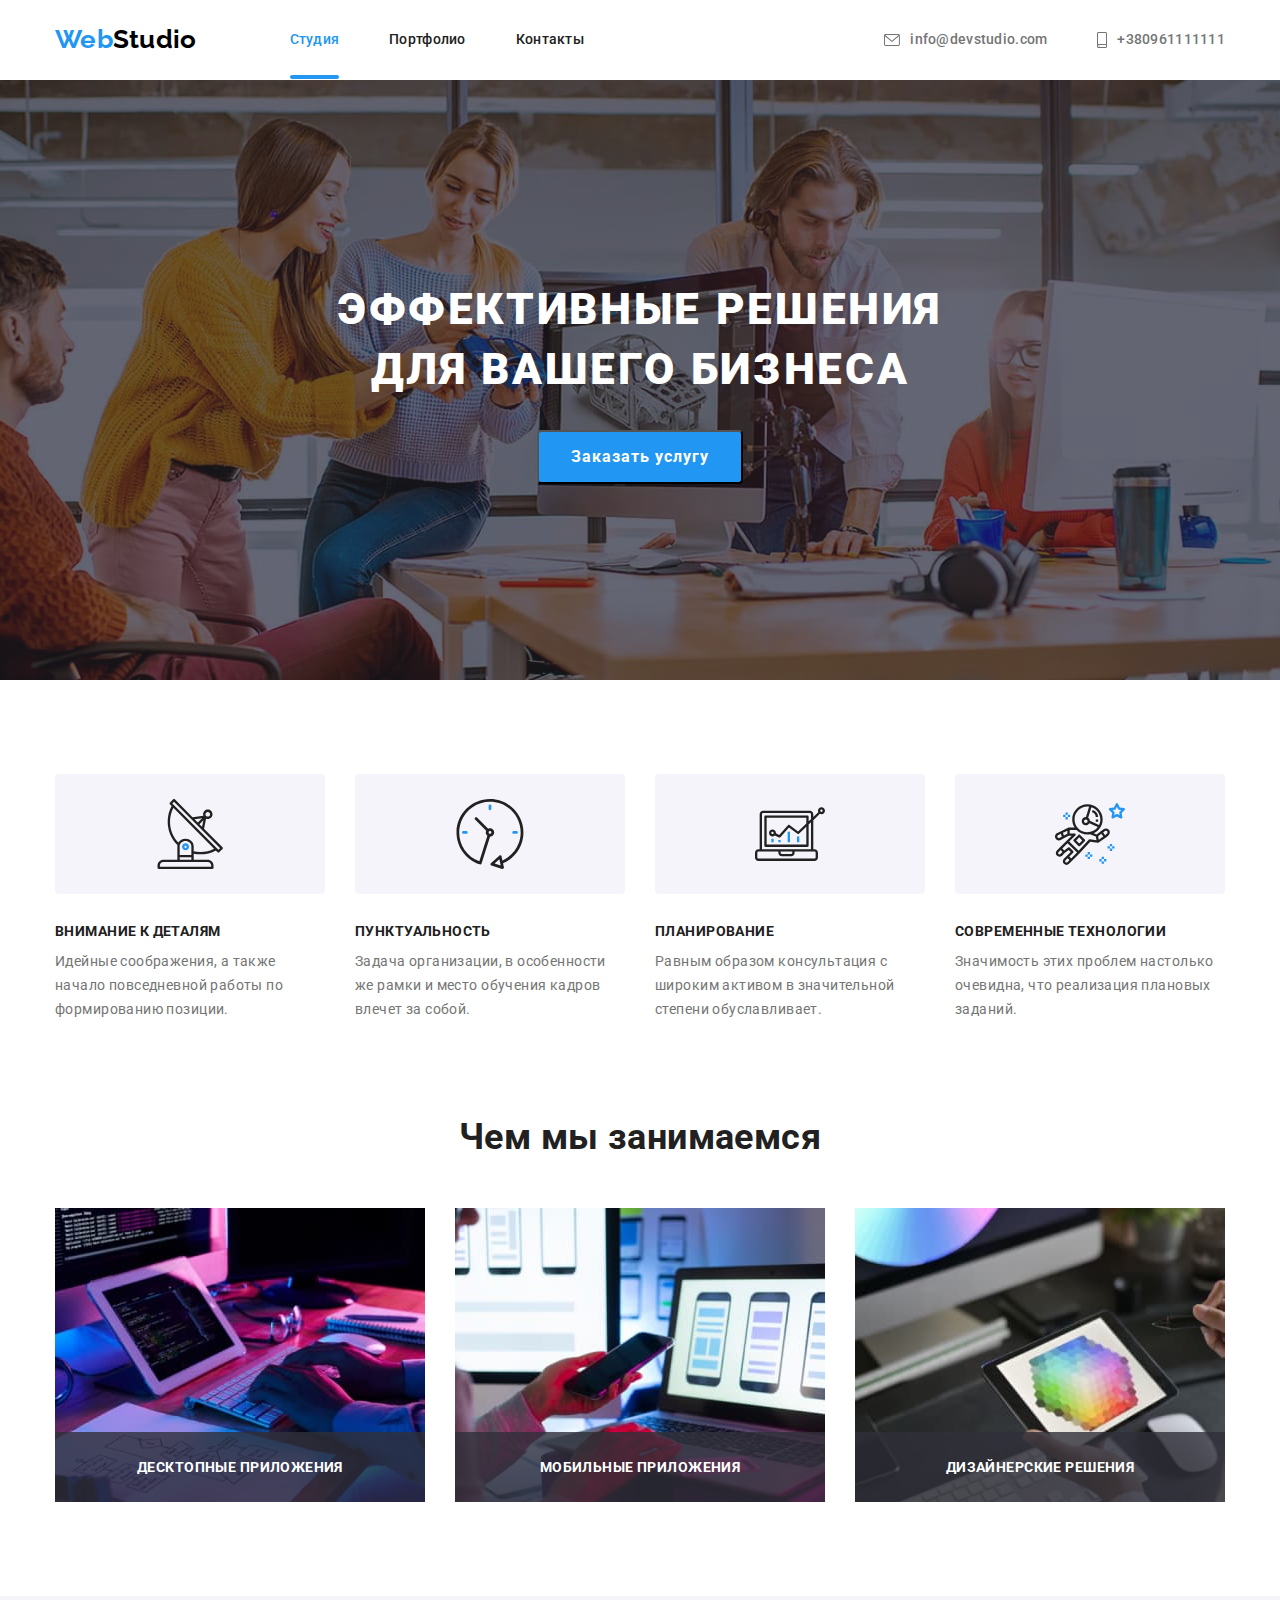
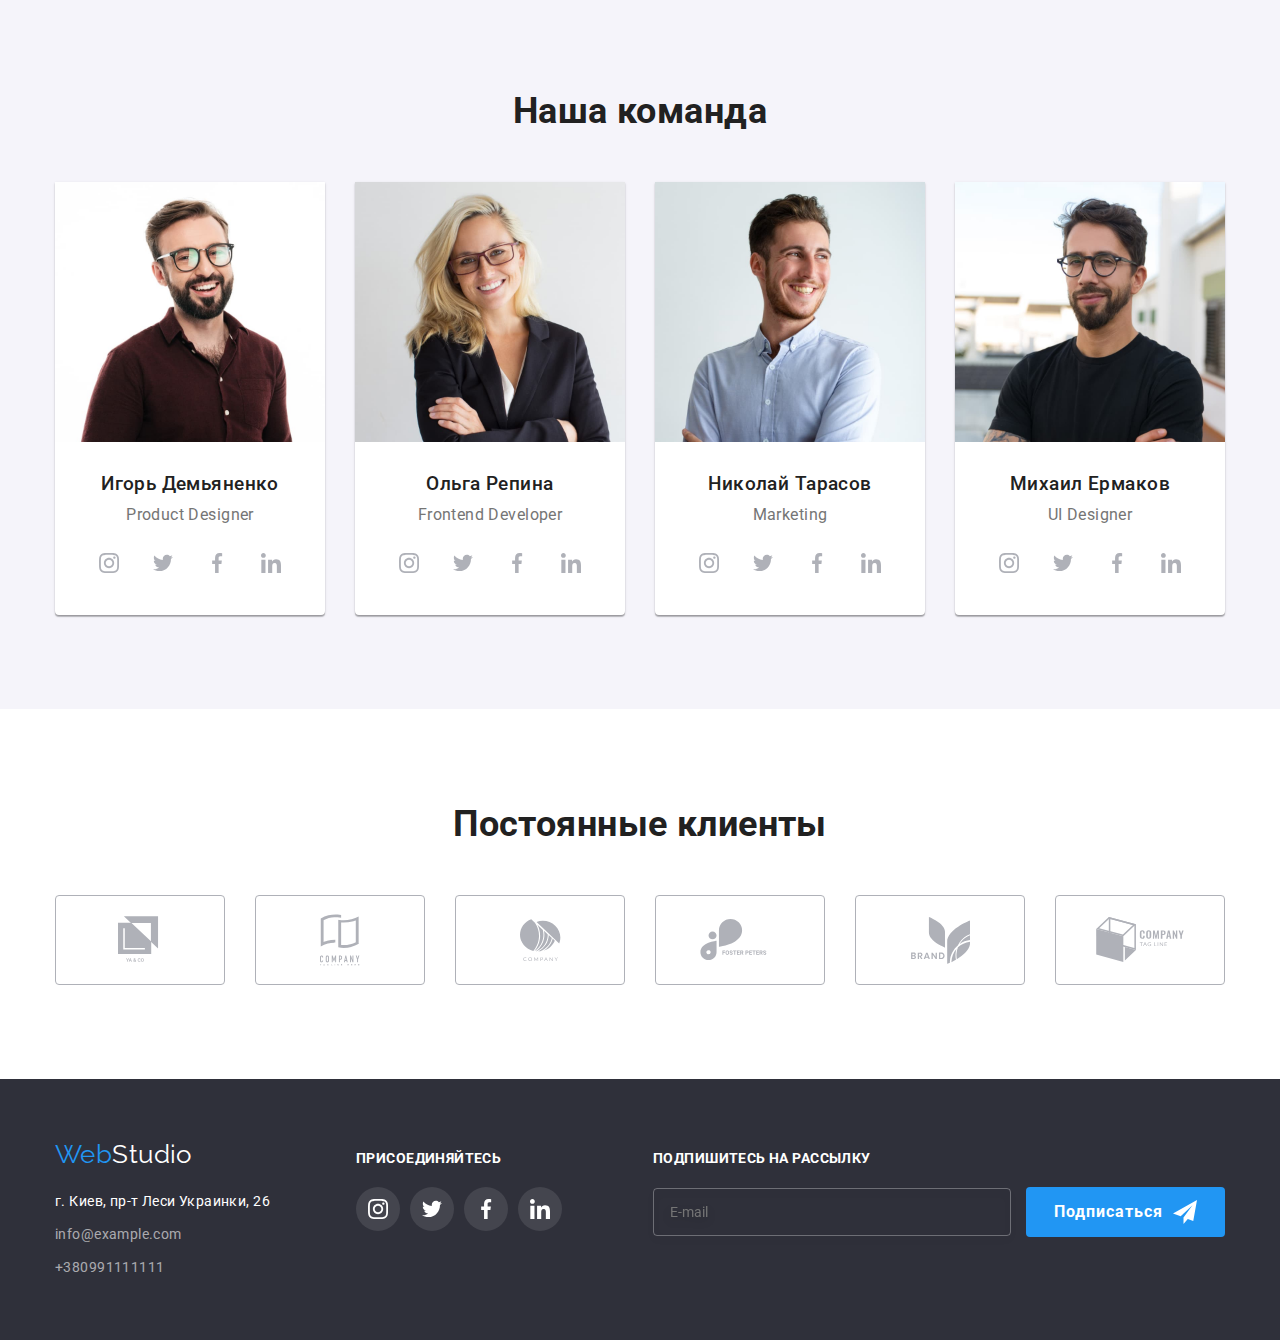
==== commit a1309686: "готово" ====
--- a/index.html
+++ b/index.html
@@ -367,7 +367,7 @@
                 </ul>
             </div>
             <div class="container-form">
-                <form class="footer-form">
+                <form class="footer-form" autocomplete="off">
                 <label >
                     <p class="footer-title">Подпишитесь на рассылку</p>
                 <input class="footer-input" type="text" name="mail" placeholder="E-mail">
@@ -384,49 +384,48 @@
     </footer>
 <div class="backdrop is-hidden" data-modal>
     <div class="modal" data-backdrop>
-        <button class="backdrop-button" data-modal-close>✖</button>
+        <button class="backdrop-button" data-modal-close><div class="batton-X">✖</div></button>
         <p class="modal-title">Оставьте свои данные, мы вам перезвоним</p>
-        <form class="modal-form">
-            <div class="container-input">
+        <form class="modal-form" autocomplete="off">
+            <div class="form-field field-container">
                 <label >
                     <div class="title-input">Имя</div>
                     <input class="modal-input" type="text" name="username" autocomplete="off" />
-                <div class="modal-img"> <svg width="12" height="12"><use href="./images/symbol-defs.svg#icon-username">
-
-                </use></svg></div>
+                <svg class="modal-img" width="12" height="12"><use href="./images/symbol-defs.svg#icon-username">
+
+                </use></svg>
                 </label>
             </div>
-            <div class="container-input">
-                <label class="label-input">
+            <div class="form-field">
+                <label >
                     <div class="title-input">Телефон</div>
                     <input class="modal-input" type="tel" name="phone_number" autocomplete="off" />
-                <div class="modal-img">
-                     <svg class="svg-modal"  width="13" height="13">
-                        <use href="./images/symbol-defs.svg#icon-smartphone"></use>
+                        <svg class="modal-img"  width="13" height="13">
+                        <use href="./images/symbol-defs.svg#icon-phone_number"></use>
+                     </svg>
+                </label>
+            </div>
+            <div class="form-field">
+                <label class="label-input">
+                    <div class="title-input">Почта</div></label>
+                    <input class="modal-input" type="email" name="email" autocomplete="off" />
+                
+                     <svg class="modal-img" width="15" height="12">
+                        <use href="./images/symbol-defs.svg#icon-email"></use>
                     </svg>
-                </div>
-                </label>
-            </div>
-            <div class="container-input">
-                <label>
-                    <div class="title-input">Почта</div>
-                    <input class="modal-input" type="email" name="email" autocomplete="off" />
-                <div class="modal-img"> <svg width="15" height="12">
-                        <use href="./images/symbol-defs.svg#icon-email"></use>
-                    </svg></div>
-                </label>
-            </div>
-            <div class="container-textarea">
+                
+            </div>
+            <div class="form-field container-textarea">
                 <label>
                     <div class="title-input">Комментарий</div>
-                    <textarea class="modal-textarea" name="comment" rows="6" placeholder="Введите текст"></textarea>
+                    <textarea class="modal-textarea .modal-input" name="comment" rows="6" placeholder="Введите текст"></textarea>
                 </label>
             </div>
             <div class="container-checkbox">
                 <label class="modal-label">
                     <input class="old-checkbox visualli-hidden" type="checkbox"  />
                   <div class="text-checkbox">
-                  Соглашаюсь с рассылкой и принимаю <a class="link" href=""> Условия договора</a></div>
+                  Соглашаюсь с рассылкой и принимаю <a class="link-checkbox" href=""> Условия договора</a></div>
                 <div class="icon-checkbox"></div>
                 </label>
             </div>
--- a/css/style.css
+++ b/css/style.css
@@ -521,9 +521,7 @@
   display: inline-flex;
   align-items: center;
   padding: 10px 28px;
-  width: 200px;
-  height: 50px;
-  box-shadow: 0px 4px 4px rgba(0, 0, 0, 0.15);
+  border: none;
   border-radius: 4px;
   background-color: var(--accent-color);
   font-weight: 700;
@@ -705,13 +703,11 @@
   transition: opacity 250ms cubic-bezier(0.4, 0, 0.2, 1);
 }
 .modal {
-  padding-left: 40px;
-  padding-right: 40px;
+  padding: 40px;
   position: absolute;
   margin-right: 41px;
   margin-left: 41px;
   width: 528px;
-  height: 581px;
   left: 50%;
   top: 50%;
   transform: translate(-50%, -50%);
@@ -727,43 +723,44 @@
   line-height: 1.92;
   text-align: center;
   letter-spacing: 0.03em;
-  padding-top: 40px;
   color: var(--primery-text-color);
-  margin-bottom: 12px;
-}
-.modal-form {
+  margin-bottom: 30px;
+}
+
+.form-field {
   position: relative;
 }
-.container-input {
-  position: relative;
-  margin-bottom: 10px;
-  width: 448px;
-}
-.container-input:not(:last-child) {
-  margin-bottom: 10px;
+.field-container {
+  width: 100%;
 }
 .title-input {
   font-style: normal;
   font-weight: normal;
   font-size: 12px;
   line-height: 14px;
-  align-items: center;
-  justify-content: center;
   letter-spacing: 0.01em;
-
+  position: absolute;
   color: #757575;
   margin-bottom: 4px;
+  transform: translateY(-1em -5px);
+  display: block;
+  left: 0;
+  top: -15px;
 }
 .modal-input {
-  cursor: pointer;
   outline: none;
   width: 100%;
-  height: 40px;
   border: 1px solid rgba(33, 33, 33, 0.2);
-  box-sizing: border-box;
-  border-radius: 4px;
-  padding-left: 42px;
-}
+  border-radius: 4px;
+  padding: 12px 42px;
+  font: inherit;
+  display: block;
+  margin-bottom: 28px;
+  transition-property: border-color;
+  transition-duration: 250ms;
+  transition-timing-function: cubic-bezier(0.4, 0, 0.2, 1);
+}
+.modal-input:hover,
 .modal-input:focus {
   border: 1px solid rgba(33, 33, 33, 0.2);
   box-sizing: border-box;
@@ -771,54 +768,60 @@
   outline: none;
   border-color: var(--accent-color);
 }
-.container-input:focus > .modal-img {
-  color: var(--accent-color);
-  border-color: var(--accent-color);
-}
-.modal-input:hover ~ .modal-img {
-  color: var(--accent-color);
-  border-color: var(--accent-color);
-}
-.container-input:focus {
-  color: var(--accent-color);
-  border-color: var(--accent-color);
-  background-color: var(--accent-color);
-}
-.container-input:focus-within > .modal-img {
-  color: var(--accent-color);
-  border-color: var(--accent-color);
-  background-color: var(--accent-color);
-}
+.modal-input:focus + .modal-img {
+  fill: var(--accent-color);
+}
+.modal-input:hover + .modal-img {
+  fill: var(--accent-color);
+}
+
 .modal-img {
   position: absolute;
+  top: 50%;
   left: 12px;
-  top: 50%;
+  transform: translateY(-50%);
+
+  fill: currentColor;
+  transition-property: fill;
+  transition-duration: 250ms;
+  transition-timing-function: cubic-bezier(0.4, 0, 0.2, 1);
+}
+.modal-img {
   width: 18px;
   height: 18px;
 }
-
+.modal-label {
+  position: relative;
+}
 .container-textarea {
   margin-bottom: 20px;
 }
 .modal-textarea {
+  resize: none;
   outline: none;
   cursor: pointer;
-  width: 448px;
-  height: 120px;
+  width: 100%;
+
+  border: 1px solid rgba(33, 33, 33, 0.2);
+  display: block;
+  padding: 12px 16px;
+  transition-property: border-color;
+  transition-duration: 250ms;
+  transition-timing-function: cubic-bezier(0.4, 0, 0.2, 1);
+}
+.modal-textarea:focus,
+.modal-textarea:hover {
   border: 1px solid rgba(33, 33, 33, 0.2);
   box-sizing: border-box;
   border-radius: 4px;
-  padding: 12px 16px;
-  cursor: pointer;
+  outline: none;
+  border-color: var(--accent-color);
 }
 .container-checkbox {
   margin-bottom: 30px;
   display: block;
   position: relative;
   align-items: center;
-  text-align: center;
-}
-.old-checkbox {
 }
 .visualli-hidden {
   position: absolute;
@@ -830,27 +833,26 @@
 .old-checkbox:checked ~ .icon-checkbox {
   background-color: var(--accent-color);
   display: block;
+  background-image: url(../images/check.svg);
+  background-size: contain;
+  background-origin: border-box;
+  border-color: var(--accent-color);
 }
 .text-checkbox {
   font-style: normal;
   font-weight: normal;
-  font-size: 14px;
   line-height: 1.71;
-  letter-spacing: 0.03em;
-  display: block;
-  margin-left: 14px;
+  display: block;
+  margin-left: 35px;
+  cursor: pointer;
 }
 .modal-label {
   display: inline-block;
 }
-.text-checkbox .link {
-  font-family: "Roboto";
-  font-style: normal;
-  font-weight: normal;
-  font-size: 14px;
-  line-height: 1.71;
-  letter-spacing: 0.03em;
+.link-checkbox {
   color: var(--accent-color);
+  text-decoration-skip-ink: none;
+  text-decoration: underline;
 }
 .icon-checkbox {
   left: 12px;
@@ -860,9 +862,10 @@
   height: 15px;
   cursor: pointer;
   border: 2px solid var(--primery-text-color);
-  margin-left: px;
-  display: block;
-  transform: translate(-50%);
+  border-radius: 4px;
+  margin-right: 8px;
+  display: inline- block;
+  transform: translateY(-50%);
 }
 .modal-button {
   display: block;
@@ -876,6 +879,7 @@
   border-radius: 4px;
   margin-right: auto;
   margin-left: auto;
+  border: none;
 }
 .backdrop.is-hidden {
   opacity: 0;
@@ -895,3 +899,12 @@
   height: 30px;
   cursor: pointer;
 }
+.batton-X:hover,
+.batton-X:focus {
+  color: var(--accent-color);
+}
+.batton-x {
+  transition-property: color;
+  transition-duration: 250ms;
+  transition-timing-function: cubic-bezier(0.4, 0, 0.2, 1);
+}
